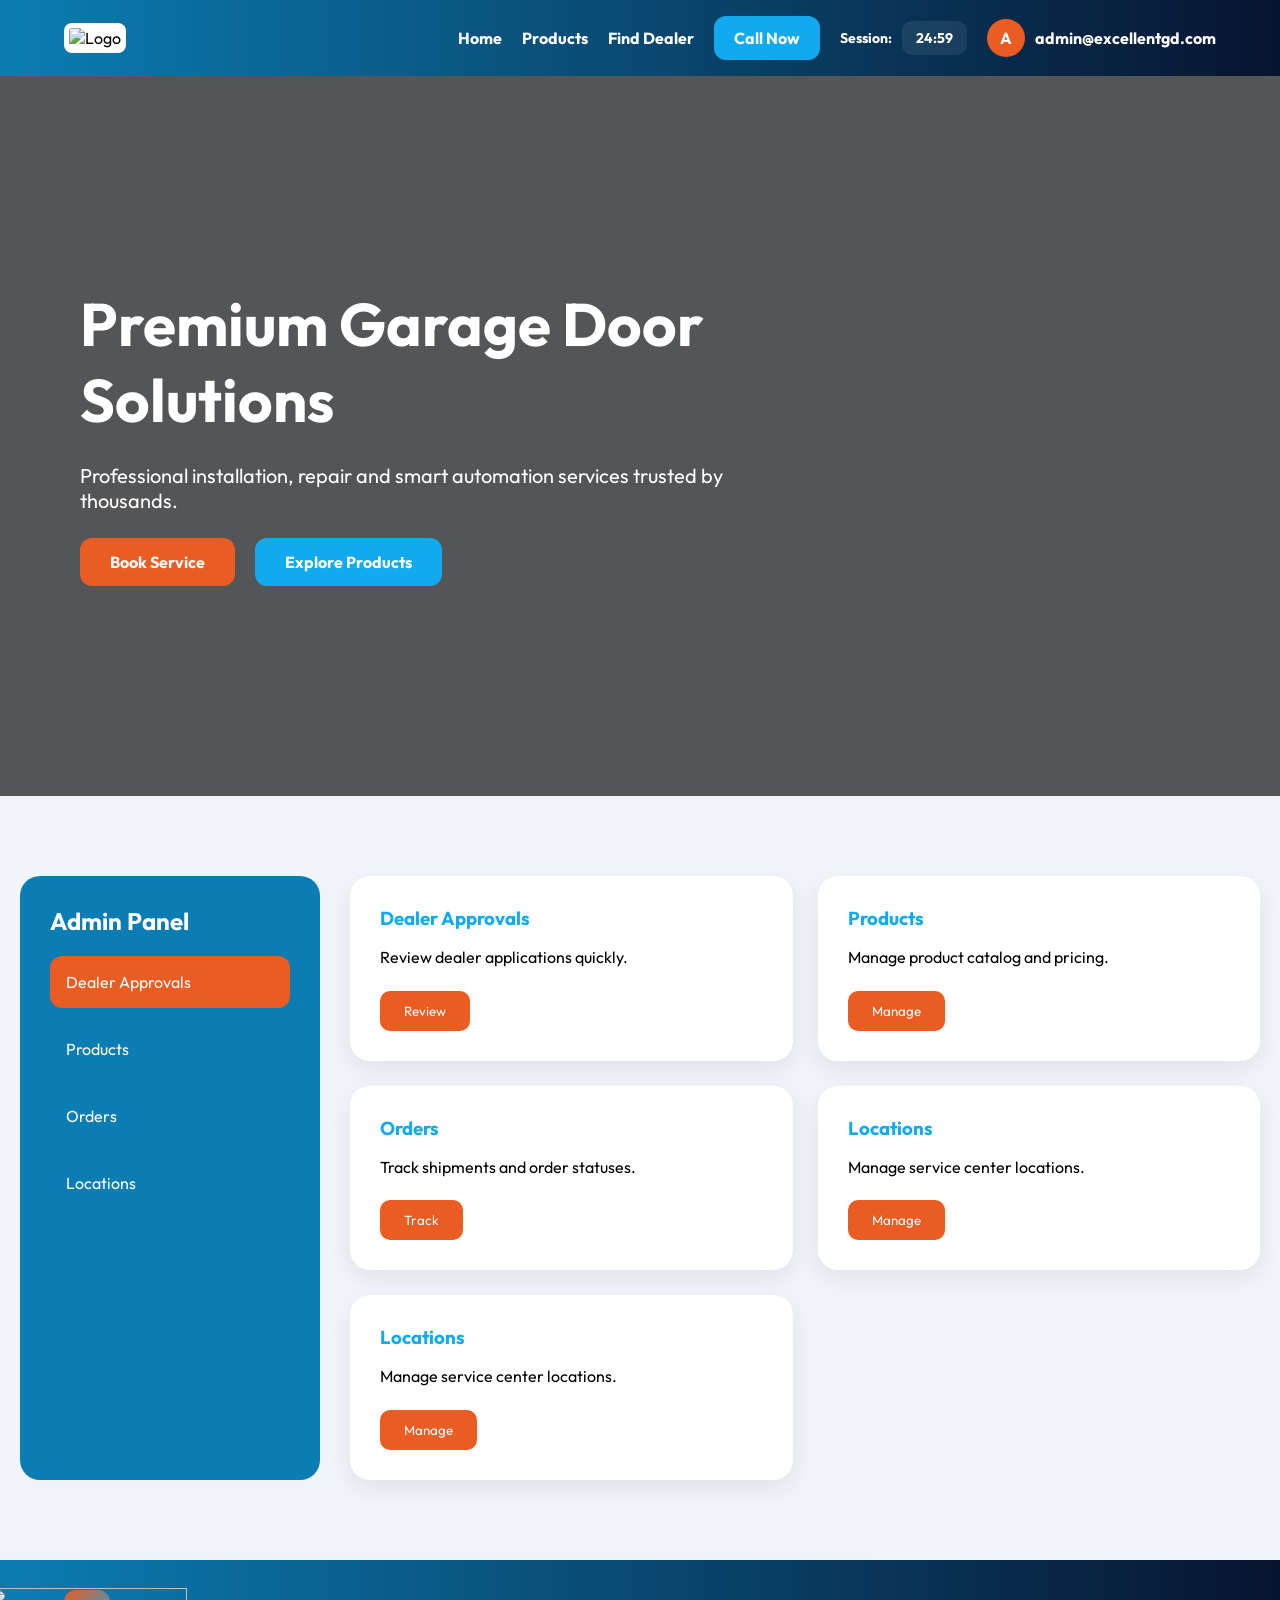
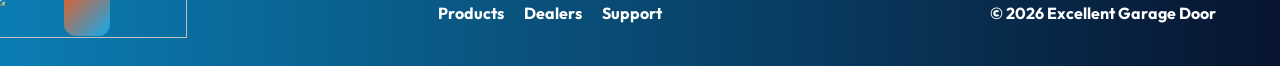
==== index.html @ b031a854 "Add files via upload" ====
<!DOCTYPE html>
<html lang="en">
<head>
<meta charset="UTF-8">
<meta name="viewport" content="width=device-width, initial-scale=1.0">
<title>Excellent Garage Door</title>
<link rel="stylesheet" href="index.css">
<link href="https://fonts.googleapis.com/css2?family=Outfit:wght@300;400;500;600;700&display=swap" rel="stylesheet">

<style>


</style>
</head>
<body>

<!-- NAVBAR -->

<nav class="navbar">

<div class="logo">
<img src="images/logo1.svg" alt="Logo">
</div>

<div class="hamburger" id="hamburger">☰</div>

<div class="menu" id="menu">

<a href="index.html"><b>Home</b></a>
<a href="Products.html"><b>Products</b></a>
<a href="Find a Dealer.html"><b>Find Dealer</b></a>
<a href="#" class="call-btn"><b>Call Now</b></a>

<div class="session">
<span><b>Session:</b></span>
<div class="session-box" id="sessionTimer"><b>25:00</b></div>
</div>

<div class="profile">
<div class="profile-icon">A</div>
<span><b>admin@excellentgd.com</b></span>
</div>

</div>

</nav>

<!-- HERO -->

<section class="hero">
<div class="overlay">

<h1>Premium Garage Door Solutions</h1>

<p>
Professional installation, repair and smart automation services trusted by thousands.
</p>

<div class="hero-buttons">
<button class="primary-btn">Book Service</button>
<button class="secondary-btn">Explore Products</button>
</div>

</div>
</section>

<!-- DASHBOARD -->

<section class="dashboard">

<div class="sidebar">
<h2>Admin Panel</h2>

<div class="menu-item active">Dealer Approvals</div>
<div class="menu-item">Products</div>
<div class="menu-item">Orders</div>
<div class="menu-item">Locations</div>
</div>

<div class="cards">

<div class="card">
<h3>Dealer Approvals</h3>
<p>Review dealer applications quickly.</p>
<button>Review</button>
</div>

<div class="card">
<h3>Products</h3>
<p>Manage product catalog and pricing.</p>
<button>Manage</button>
</div>

<div class="card">
<h3>Orders</h3>
<p>Track shipments and order statuses.</p>
<button>Track</button>
</div>

<div class="card">
<h3>Locations</h3>
<p>Manage service center locations.</p>
<button>Manage</button>
</div>

<div class="card">
<h3>Locations</h3>
<p>Manage service center locations.</p>
<button>Manage</button>
</div>

</div>

</section>

<!-- FOOTER -->

<footer class="footer">

<div class="footer-logo"><img src="images/logo1.jpg" alt="" height="50px" width="200px"></div>

<div class="footer-links">
<a href="#"><b>Products</b></a>
<a href="#"><b>Dealers</b></a>
<a href="#"><b>Support</b></a>
</div>

<p><b>© 2026 Excellent Garage Door</b></p>

</footer>

<script>

const hamburger=document.getElementById("hamburger");
const menu=document.getElementById("menu");

hamburger.addEventListener("click",()=>{
menu.classList.toggle("active");
});

/* SESSION TIMER */

let minutes=25;
let seconds=0;

const sessionTimer=document.getElementById("sessionTimer");

function updateTimer(){

if(seconds===0){

if(minutes===0){
sessionTimer.innerHTML="Expired";
return;
}

minutes--;
seconds=59;

}else{
seconds--;
}

let min=minutes<10?"0"+minutes:minutes;
let sec=seconds<10?"0"+seconds:seconds;

sessionTimer.innerHTML=min+":"+sec;
}

setInterval(updateTimer,1000);

</script>

</body>
</html>
---- index.css ----
*{
margin:0;
padding:0;
box-sizing:border-box;
font-family:'Outfit',sans-serif;
}

body{
background:#f1f5f9;
overflow-x:hidden;
}

/* NAVBAR */

.navbar{
width:100%;
background:linear-gradient(90deg,#0B7DB3,#07142f);
padding:16px 5%;
display:flex;
justify-content:space-between;
align-items:center;
position:sticky;
top:0;
z-index:1000;
}

.logo img{
height:70px;
background:white;
padding:5px;
border-radius:8px;
}

.menu{
display:flex;
align-items:center;
gap:20px;
}

.menu a{
text-decoration:none;
color:white;
font-weight:500;
transition:.3s;
}

.menu a:hover{
color:#EB5C22;
}

.call-btn{
/* background:linear-gradient(135deg,#EB5C22,#12AAEE); */
background-color: #12AAEE;
padding:12px 20px;
border-radius:12px;
color:white;
}

.hamburger{
display:none;
font-size:30px;
color:white;
cursor:pointer;
}

/* SESSION */

.session{
display:flex;
align-items:center;
gap:10px;
color:white;
font-size:14px;
}

.session-box{
background:rgba(255,255,255,0.08);
padding:8px 14px;
border-radius:10px;
color:white;
font-weight:bold;
}

/* PROFILE */

.profile{
display:flex;
align-items:center;
gap:10px;
color:white;
}

.profile-icon{
width:38px;
height:38px;
border-radius:50%;
/* background:linear-gradient(135deg,#EB5C22,#12AAEE); */
background-color: #EB5C22;
display:flex;
justify-content:center;
align-items:center;
font-weight:bold;
color:white;
}

/* HERO */

.hero{
min-height:80vh;
background:url('images/our Project 3.jpg' ) center/cover no-repeat ;
height: 80%;

}

.overlay{
min-height:80vh;
background:rgba(0,0,0,0.65);
display:flex;
flex-direction:column;
justify-content:center;
padding:80px;
color:white;

}

.overlay h1{
font-size:60px;
max-width:700px;
}

.overlay p{
margin:25px 0;
font-size:20px;
max-width:650px;
}

.hero-buttons{
display:flex;
gap:20px;
}

.hero-buttons button{
padding:14px 30px;
border:none;
border-radius:12px;
font-size:16px;
cursor:pointer;
font-weight:bold;
}

.primary-btn{
background:#EB5C22;
color:white;
}

.secondary-btn{
background:#12AAEE;
color:white;
}

/* DASHBOARD */

.dashboard{
max-width:1300px;
margin:auto;
padding:80px 20px;
display:flex;
gap:30px;
}

.sidebar{
width:300px;
background:#0B7DB3;
color:white;
padding:30px;
border-radius:20px;
}

.sidebar h2{
margin-bottom:20px;
}

.menu-item{
padding:16px;
margin-bottom:15px;
border-radius:12px;
cursor:pointer;
transition:.3s;
}

.menu-item:hover{
background:#12AAEE;
}

.active{
background:#EB5C22;
}

.cards{
flex:1;
display:grid;
grid-template-columns:repeat(2,1fr);
gap:25px;
}

.card{
background:white;
padding:30px;
border-radius:20px;
box-shadow:0 8px 25px rgba(0,0,0,0.08);
}

.card h3{
color:#12AAEE;
margin-bottom:15px;
}

.card p{
margin-bottom:20px;
line-height:1.6;
}

.card button{
background:#EB5C22;
color:white;
border:none;
padding:12px 24px;
border-radius:10px;
cursor:pointer;
}

/* FOOTER */

.footer{
background:linear-gradient(90deg,#0B7DB3,#07142f);
padding:30px 5%;
color:white;
display:flex;
justify-content:space-between;
align-items:center;
flex-wrap:wrap;
gap:20px;
}

.footer-logo{
width:46px;
height:46px;
border-radius:12px;
background:linear-gradient(135deg,#EB5C22,#12AAEE);
display:flex;
justify-content:center;
align-items:center;
font-weight:bold;
}

.footer-links{
display:flex;
gap:20px;
}

.footer-links a{
color:white;
text-decoration:none;
}

.footer-links a:hover{
color:#EB5C22;
}

/* MOBILE */

@media(max-width:768px){

.hamburger{
display:block;
}

.menu{
display:none;
position:absolute;
top:80px;
left:0;
width:100%;
background:#12AAEE;
flex-direction:column;
padding:20px;
gap:18px;
}

.menu.active{
display:flex;
}

.menu a{
width:100%;
text-align:center;
padding:14px;
background:none;
}

.overlay{
padding:40px 20px;
text-align:center;
align-items:center;
}

.overlay h1{
font-size:32px;
}

.overlay p{
font-size:16px;
}

.hero-buttons{
flex-direction:column;
width:100%;
}

.hero-buttons button{
width:100%;
}

.dashboard{
flex-direction:column;
}

.sidebar{
width:100%;
}

.cards{
grid-template-columns:1fr;
}

.footer{
flex-direction:column;
text-align:center;
}


.hero{
min-height:50vh;
background:url('images/our Project 3.jpg' ) center/cover no-repeat ;
height: 80%;
}

.overlay{
min-height:50vh;
background:rgba(0,0,0,0.65);
/* display:flex;
flex-direction:column;
justify-content:center;
padding:80px;
color:white; */

}
}
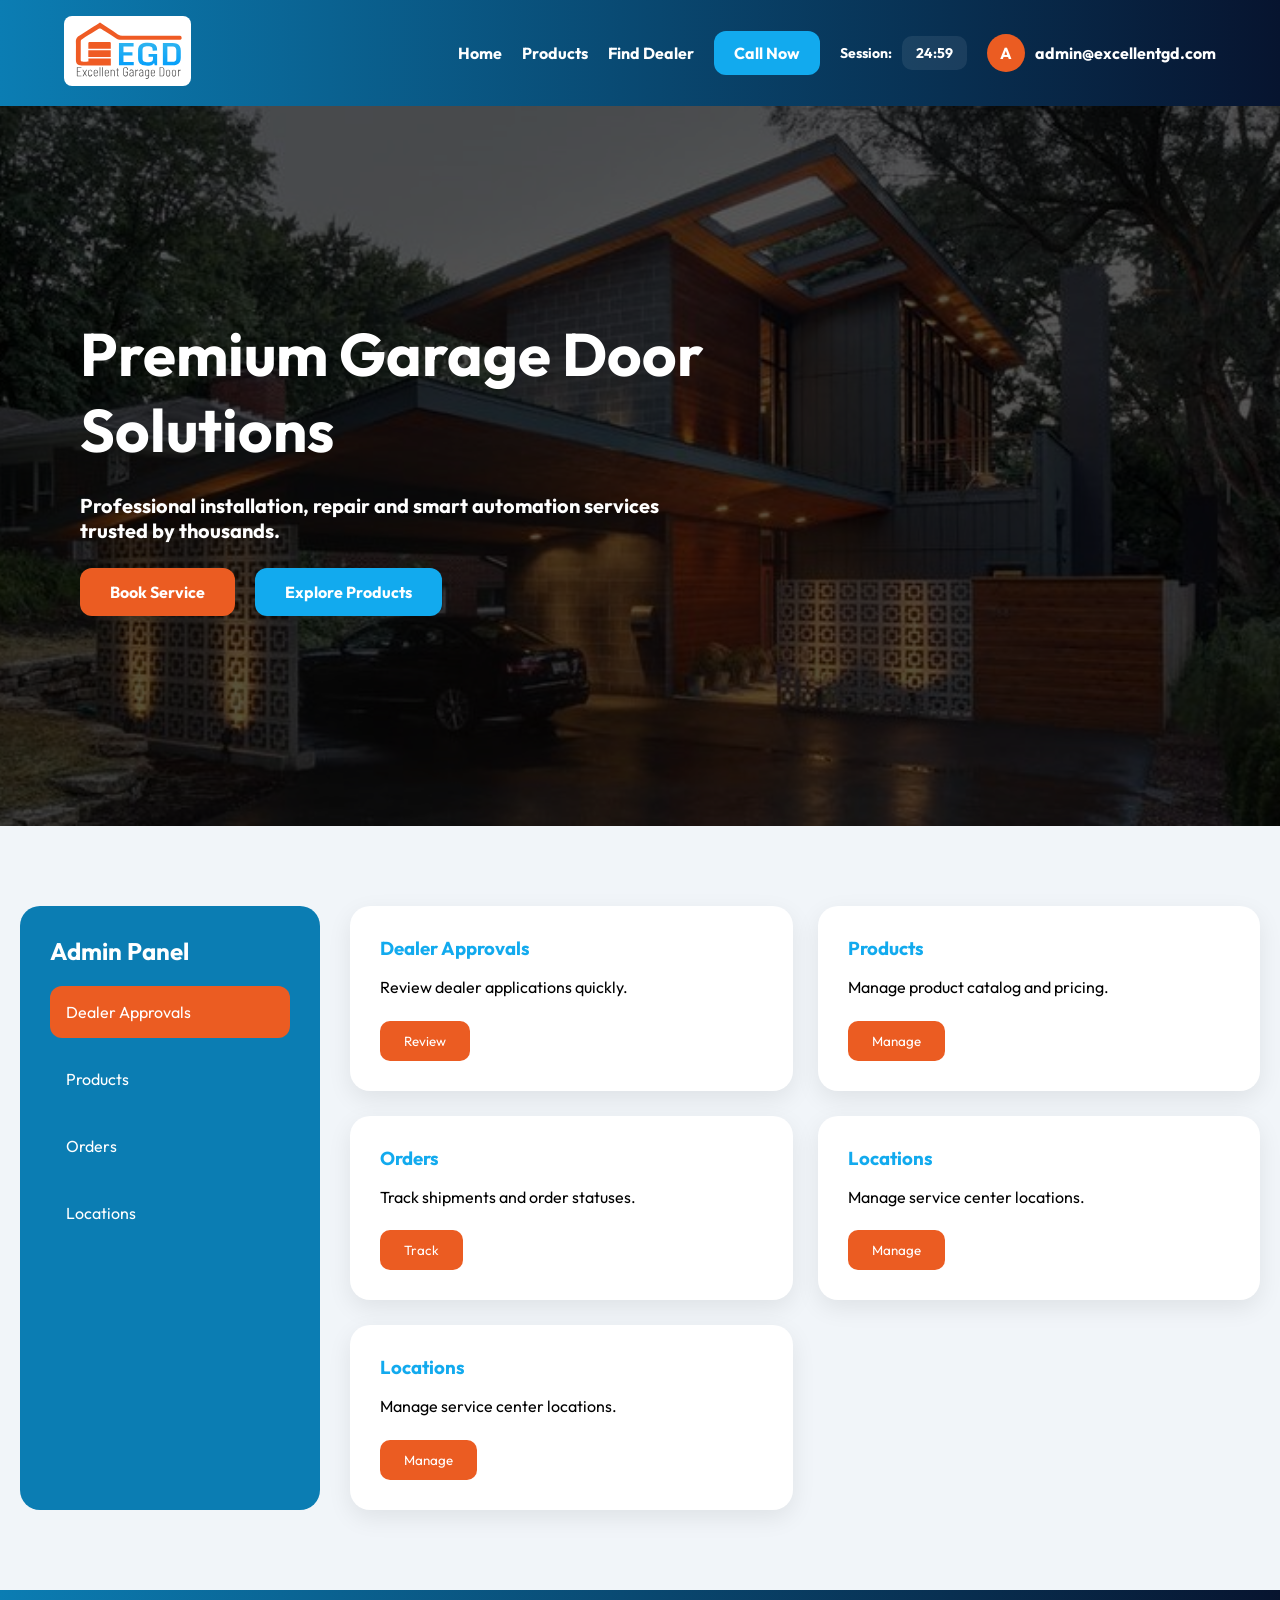
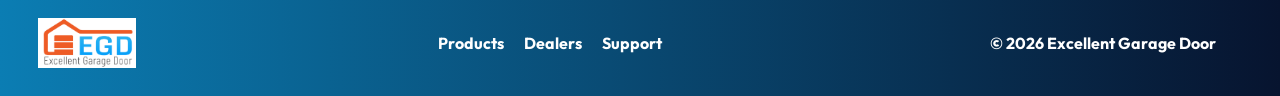
==== commit 48c4d47f: "Update index.html" ====
--- a/index.html
+++ b/index.html
@@ -53,8 +53,8 @@
 <h1>Premium Garage Door Solutions</h1>
 
 <p>
-Professional installation, repair and smart automation services trusted by thousands.
-</p>
+<b>Professional installation, repair and smart automation services trusted by thousands.
+</b></p>
 
 <div class="hero-buttons">
 <button class="primary-btn">Book Service</button>
@@ -172,4 +172,4 @@
 </script>
 
 </body>
-</html>+</html>
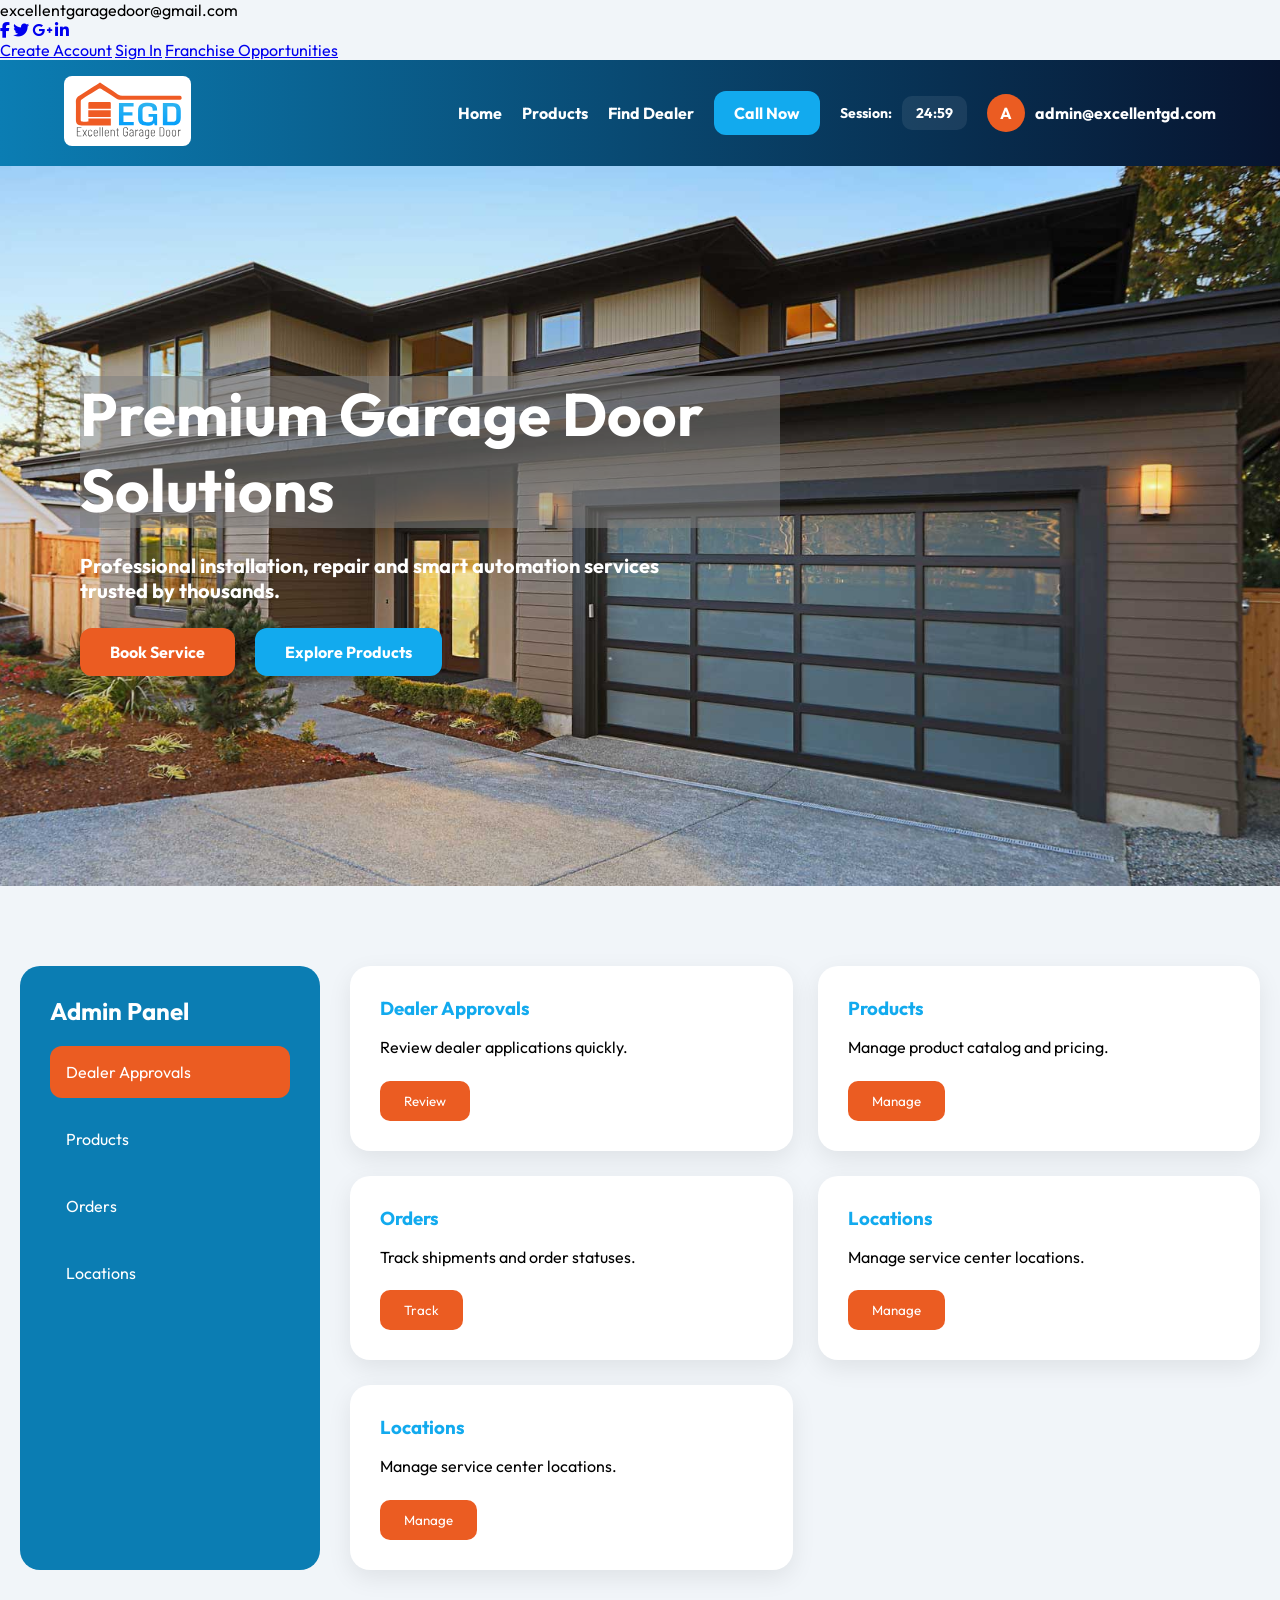
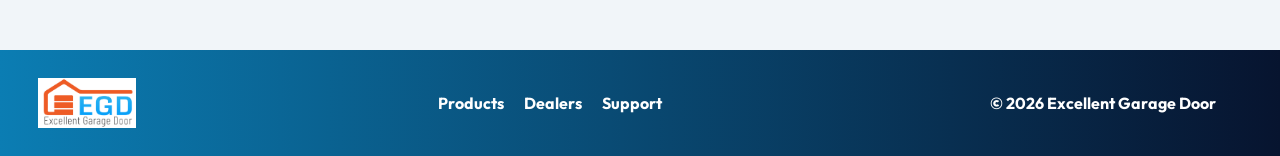
==== commit a9fa0e01: "Update index.html" ====
--- a/index.html
+++ b/index.html
@@ -6,6 +6,9 @@
 <title>Excellent Garage Door</title>
 <link rel="stylesheet" href="index.css">
 <link href="https://fonts.googleapis.com/css2?family=Outfit:wght@300;400;500;600;700&display=swap" rel="stylesheet">
+ <!-- Font Awesome -->
+  <link rel="stylesheet"
+  href="https://cdnjs.cloudflare.com/ajax/libs/font-awesome/6.5.1/css/all.min.css"/>
 
 <style>
 
@@ -13,6 +16,43 @@
 </style>
 </head>
 <body>
+
+<!-- Top Header -->
+
+  <div class="top-header">
+
+    <div class="header-container">
+
+      <!-- LEFT -->
+      <div class="left-section">
+
+        <div class="email">
+          excellentgaragedoor@gmail.com
+        </div>
+
+        <div class="social-icons">
+          <a href="#"><i class="fab fa-facebook-f"></i></a>
+          <a href="#"><i class="fab fa-twitter"></i></a>
+          <a href="#"><i class="fab fa-google-plus-g"></i></a>
+          <a href="#"><i class="fab fa-linkedin-in"></i></a>
+        </div>
+
+      </div>
+
+      <!-- RIGHT -->
+      <div class="right-section">
+
+        <a href="#" class="btn">Create Account</a>
+
+        <a href="#" class="btn">Sign In</a>
+
+        <a href="#" class="btn">Franchise Opportunities</a>
+
+      </div>
+
+    </div>
+
+  </div>
 
 <!-- NAVBAR -->
 
--- a/index.css
+++ b/index.css
@@ -107,14 +107,14 @@
 
 .hero{
 min-height:80vh;
-background:url('images/our Project 3.jpg' ) center/cover no-repeat ;
+background:url('images/our Project 2.jpg' ) center/cover no-repeat ;
 height: 80%;
 
 }
 
 .overlay{
 min-height:80vh;
-background:rgba(0,0,0,0.65);
+/* background:rgba(0,0,0,0.65); */
 display:flex;
 flex-direction:column;
 justify-content:center;
@@ -122,11 +122,14 @@
 color:white;
 
 }
+
 
 .overlay h1{
 font-size:60px;
 max-width:700px;
-}
+background-color: rgba(128, 128, 128, 0.548);
+}
+
 
 .overlay p{
 margin:25px 0;
@@ -209,6 +212,12 @@
 border-radius:20px;
 box-shadow:0 8px 25px rgba(0,0,0,0.08);
 }
+.card:hover{
+background:white;
+padding:30px;
+border-radius:20px;
+box-shadow:5px 5px 3px gray;
+}
 
 .card h3{
 color:#12AAEE;
@@ -341,13 +350,13 @@
 
 .hero{
 min-height:50vh;
-background:url('images/our Project 3.jpg' ) center/cover no-repeat ;
+background:url('images/our Project 2.jpg' ) center/cover no-repeat ;
 height: 80%;
 }
 
 .overlay{
 min-height:50vh;
-background:rgba(0,0,0,0.65);
+/* background:rgba(0,0,0,0.65); */
 /* display:flex;
 flex-direction:column;
 justify-content:center;
